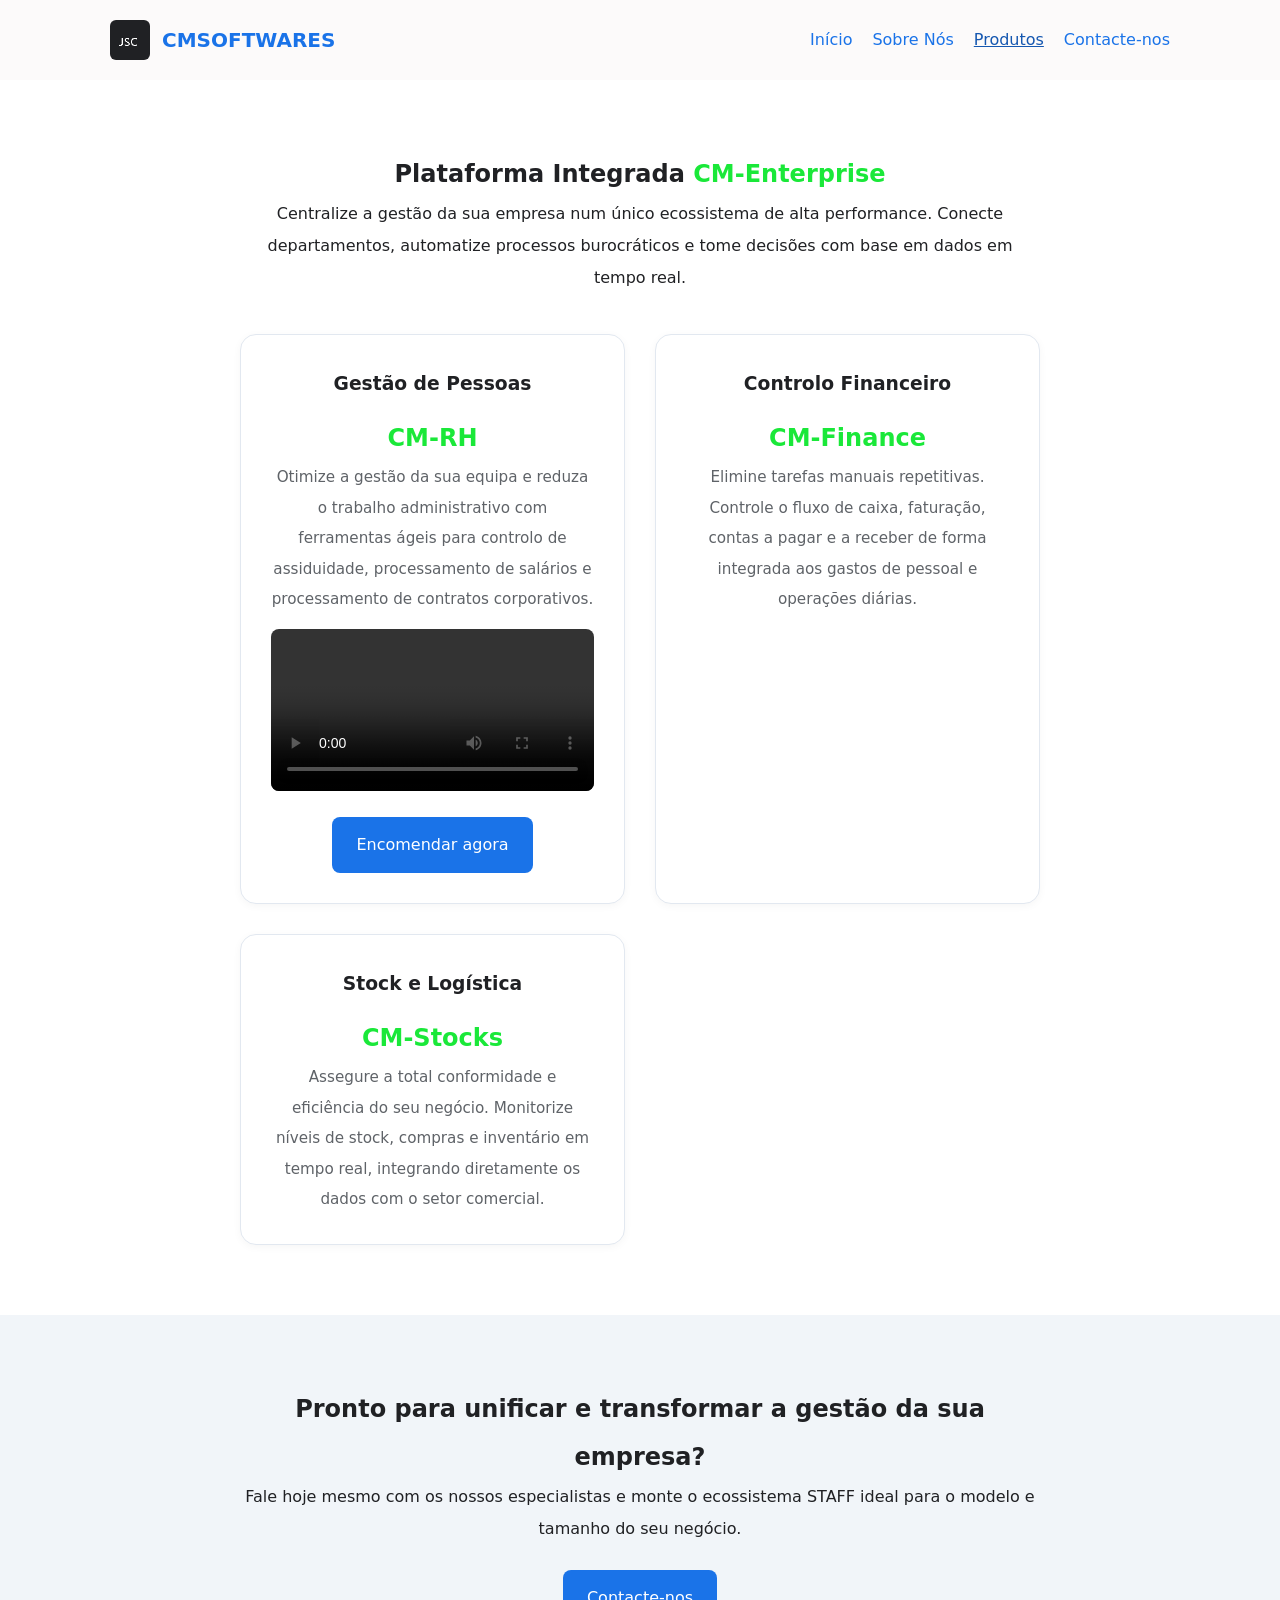
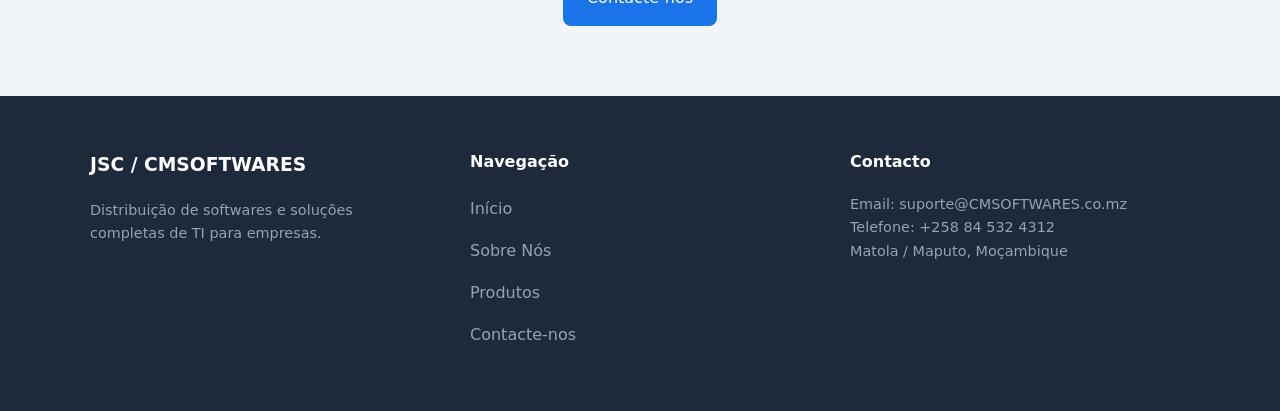
==== servicos.html @ bf5cf02a "Commit inicial: Website institucional CMSOFTWARES" ====
<!DOCTYPE html>
<html lang="pt">
<head>
    <meta charset="UTF-8">
    <meta name="viewport" content="width=device-width, initial-scale=1.0">
    <title>Nossos Softwares - CMSOFTWARES</title>
    <link rel="stylesheet" href="estilos/estilos.css">
</head>
<body>

    <header class="navegacao">
        <a href="index.html" class="marca-area">
            <img src="media/imagens/logo.png" alt="Logótipo CMSOFTWARES">
            <span class="nome-marca">CMSOFTWARES</span>
        </a>
        <nav class="nav-links" aria-label="Navegação Principal">
            <a href="index.html">Início</a>
            <a href="sobre_nos.html">Sobre Nós</a>
            <a href="servicos.html" class="active">Produtos</a>
            <a href="contacto.html">Contacte-nos</a>
        </nav>
    </header>

    <main>
        <section class="seccao-bloco">
            <div class="container-centralizado">
                <h1>Plataforma Integrada <b class="destaque-textual">CM-Enterprise</b></h1>
                <p>Centralize a gestão da sua empresa num único ecossistema de alta performance. Conecte departamentos, automatize processos burocráticos e tome decisões com base em dados em tempo real.</p>
                
                <div class="grid-cards">
                    <div class="card">
                        <h3>Gestão de Pessoas</h3>
                        <h2 class="destaque-textual">CM-RH</h2>
                        <p>Otimize a gestão da sua equipa e reduza o trabalho administrativo com ferramentas ágeis para controlo de assiduidade, processamento de salários e processamento de contratos corporativos.</p>
                        
                        <div style="margin: 15px 0;">
                            <video controls style="width: 100%; border-radius: 8px;">
                                <source src="media/video/0_Office_Work_720x720.mp4" type="video/mp4">
                            </video>
                        </div>
                        <a href="contacto.html" class="btn-primario">Encomendar agora</a>
                    </div>

                    <div class="card">
                        <h3>Controlo Financeiro</h3>
                        <h2 class="destaque-textual">CM-Finance</h2>
                        <p>Elimine tarefas manuais repetitivas. Controle o fluxo de caixa, faturação, contas a pagar e a receber de forma integrada aos gastos de pessoal e operações diárias.</p>
                    </div>

                    <div class="card">
                        <h3>Stock e Logística</h3>
                        <h2 class="destaque-textual">CM-Stocks</h2>
                        <p>Assegure a total conformidade e eficiência do seu negócio. Monitorize níveis de stock, compras e inventário em tempo real, integrando diretamente os dados com o setor comercial.</p>
                    </div>
                </div>
            </div>
        </section>

        <section class="seccao-bloco seccao-alternativa">
            <div class="container-centralizado">
                <h2>Pronto para unificar e transformar a gestão da sua empresa?</h2>
                <p style="margin-bottom: 25px;">Fale hoje mesmo com os nossos especialistas e monte o ecossistema STAFF ideal para o modelo e tamanho do seu negócio.</p>
                <a href="contacto.html" class="btn-primario">Contacte-nos</a>
            </div>
        </section>
    </main>

    <footer class="rodape-omni">
        <div class="rodape-container">
            <div class="rodape-coluna">
                <h3>JSC / CMSOFTWARES</h3>
                <p>Distribuição de softwares e soluções completas de TI para empresas.</p>
            </div>
            <div class="rodape-coluna">
                <h4>Navegação</h4>
                <ul>
                    <li><a href="index.html">Início</a></li>
                    <li><a href="sobre_nos.html">Sobre Nós</a></li>
                    <li><a href="servicos.html">Produtos</a></li>
                    <li><a href="contacto.html">Contacte-nos</a></li>
                </ul>
            </div>
            <div class="rodape-coluna">
                <h4>Contacto</h4>
                <p>Email: suporte@CMSOFTWARES.co.mz</p>
                <p>Telefone: +258 84 532 4312</p>
                <p>Matola / Maputo, Moçambique</p>
            </div>
        </div>
    </footer>

</body>
</html>
---- estilos/estilos.css ----
:root{

    --cor-secundaria: #1ae839;
    --cor-primaria: #1a73e8;
    --cor-primaria-hover: #1557b0;
    --cor-link-hover: #8ab4f8;
    --cor-texto-principal: #202124;
    --cor-texto-secundario: #5f6368;
    --cor-fundo-pagina: #fcfafa;
    --cor-fundo-seccao: #ffffff;
    --cor-rodape: #1e293b;
    --largura-maxima: 1100px;
    --fonte-principal: 'Roboto', system-ui, -apple-system, sans-serif;


}


* {
    box-sizing: border-box;
    margin: 0;
    padding: 0;
}

body {
    width: 100%;
    font-family: var(--fonte-principal);
    background-color: var(--cor-fundo-pagina);
    color: var(--cor-texto-principal);
    line-height: 2.0;
}


.navegacao {
    width: 100%;
    max-width: var(--largura-maxima);
    margin: 0 auto;
    padding: 20px;
    display: flex;
    align-items: center;
    justify-content: space-between;
    background-color: transparent;
    z-index: 10;
}


.navegacao-index {
    position: absolute;
    top: 0;
    left: 50%;
    transform: translateX(-50%);
}

.marca-area {
    display: flex;
    align-items: center;
    gap: 12px;
    text-decoration: none;
}

.marca-area img {
    width: 40px;
    height: 40px;
    border-radius: 6px;
    object-fit: cover;
}

.marca-area .nome-marca {
    font-size: 1.25rem;
    font-weight: 700;
    color: var(--cor-primaria);
}

.nav-links {
    display: flex;
    align-items: center;
    gap: 20px;
}

.nav-links a {
    color: var(--cor-primaria);
    text-decoration: none;
    font-weight: 500;
    font-size: 1rem;
    transition: color 0.2s ease;
}

.navegacao-index .nav-links a {
    color: #ffffff;
}

.nav-links a:hover,
.nav-links a.active {
    color: var(--cor-primaria-hover);
    text-decoration: underline;
}

.navegacao-index .nav-links a:hover {
    color: var(--cor-link-hover);
}

.conteudo-principal {
    width: 100%;
    height: 75vh;
    min-height: 450px;
    position: relative;
    display: flex;
    flex-direction: column;
    justify-content: center;
    align-items: center;
}

#imagem_fundo {
    background-color: #000;
    position: absolute;
    top: 0;
    left: 0;
    width: 100%;
    height: 100%;
    object-fit: cover;
    z-index: 1;
}
.hero-overlay {
    position: absolute;
    top: 0;
    left: 0;
    width: 100%;
    height: 100%;
    background: rgba(0, 0, 0, 0.45);
    z-index: 2;
}

.boas-vindas {
    position: relative;
    z-index: 3;
    display: flex;
    flex-direction: column;
    align-items: center;
    justify-content: center;
    text-align: center;
    padding: 0 20px;
    max-width: 800px;
}
.destaque-textual{
   color:var(--cor-secundaria);
}
.boas-vindas h1 {
    font-size: 2.2rem;
    color: #ffffff;
    margin-bottom: 20px;
    font-weight: 700;
}

.btn-primario {
    display: inline-block;
    background-color: var(--cor-primaria);
    color: #ffffff !important;
    border: none;
    padding: 12px 24px;
    font-size: 1rem;
    border-radius: 8px;
    cursor: pointer;
    font-weight: 500;
    text-decoration: none;
    transition: background-color 0.2s ease;
}

.btn-primario:hover {
    background-color: var(--cor-secundaria);
}


.seccao-bloco {
    width: 100%;
    padding: 70px 20px;
    background-color: var(--cor-fundo-seccao);
}

.seccao-alternativa {
    background-color: #f1f5f9;
}

.container-flex {
    max-width: var(--largura-maxima);
    margin: 0 auto;
    display: flex;
    align-items: center;
    justify-content: space-between;
    gap: 40px;
}

.container-flex.reverso {
    flex-direction: row-reverse;
}

.texto-conteudo {
    flex: 1;
}

.texto-conteudo h1, .texto-conteudo h2 {
    font-size: 2rem;
    color: var(--cor-texto-principal);
    margin-bottom: 15px;
    line-height: 1.3;
}

.texto-conteudo p {
    font-size: 1.05rem;
    color: var(--cor-texto-secundario);
    margin-bottom: 20px;
}

.imagem-conteudo {
    flex: 1;
    display: flex;
    justify-content: center;
}

.imagem-arredondada {
    width: 100%;
    max-width: 480px;
    height: auto;
    border-radius: 16px;
    object-fit: cover;
    box-shadow: 0 4px 12px rgba(0,0,0,0.08);
}

.container-centralizado {
    max-width: 800px;
    margin: 0 auto;
    text-align: center;
}


.grid-cards {
    display: grid;
    grid-template-columns: repeat(auto-fit, minmax(280px, 1fr));
    gap: 30px;
    margin-top: 40px;
}

.card {
    background: #ffffff;
    padding: 30px;
    border-radius: 16px;
    border: 1px solid #e2e8f0;
    box-shadow: 0 2px 8px rgba(0,0,0,0.04);
}

.card h3 {
    color: var(--cor-texto-principal);
    margin-bottom: 12px;
}

.card p {
    color: var(--cor-texto-secundario);
    font-size: 0.95rem;
}


.container-contacto {
    max-width: 600px;
    margin: 0 auto;
    background: #ffffff;
    padding: 40px;
    border-radius: 16px;
    border: 1px solid #e2e8f0;
    box-shadow: 0 4px 12px rgba(0,0,0,0.05);
}

.campo-grupo {
    margin-bottom: 20px;
    text-align: left;
}

.campo-grupo label {
    display: block;
    font-size: 0.9rem;
    color: var(--cor-texto-principal);
    margin-bottom: 8px;
    font-weight: 500;
}

.campo-grupo input, 
.campo-grupo textarea {
    width: 100%;
    padding: 12px;
    border: 1px solid #cbd5e1;
    border-radius: 8px;
    font-size: 1rem;
    font-family: inherit;
}

.campo-grupo input:focus, 
.campo-grupo textarea:focus {
    outline: none;
    border-color: var(--cor-primaria);
    box-shadow: 0 0 0 3px rgba(26, 115, 232, 0.2);
}

.rodape-omni {
    background-color: var(--cor-rodape);
    color: #94a3b8;
    padding: 50px 20px;
}

.rodape-container {
    max-width: var(--largura-maxima);
    margin: 0 auto;
    display: flex;
    justify-content: space-between;
    flex-wrap: wrap;
    gap: 40px;
}

.rodape-coluna {
    flex: 1;
    min-width: 220px;
}

.rodape-coluna h3, .rodape-coluna h4 {
    color: #ffffff;
    margin-bottom: 15px;
    font-weight: 600;
}

.rodape-coluna p {
    font-size: 0.9rem;
    line-height: 1.6;
}

.rodape-coluna ul {
    list-style: none;
}

.rodape-coluna ul li {
    margin-bottom: 10px;
}

.rodape-coluna ul li a {
    color: #94a3b8;
    text-decoration: none;
    transition: color 0.2s ease;
}

.rodape-coluna ul li a:hover {
    color: var(--cor-link-hover);
}


@media (max-width: 768px) {
    .navegacao {
        flex-direction: column;
        gap: 15px;
    }

    .container-flex, 
    .container-flex.reverso {
        flex-direction: column;
        text-align: center;
    }

    .boas-vindas h1 {
        font-size: 1.6rem;
    }

    .texto-conteudo h1, .texto-conteudo h2 {
        font-size: 1.5rem;
    }

    .imagem-arredondada {
        max-width: 100%;
    }

    .container-contacto {
        padding: 25px;
    }
}
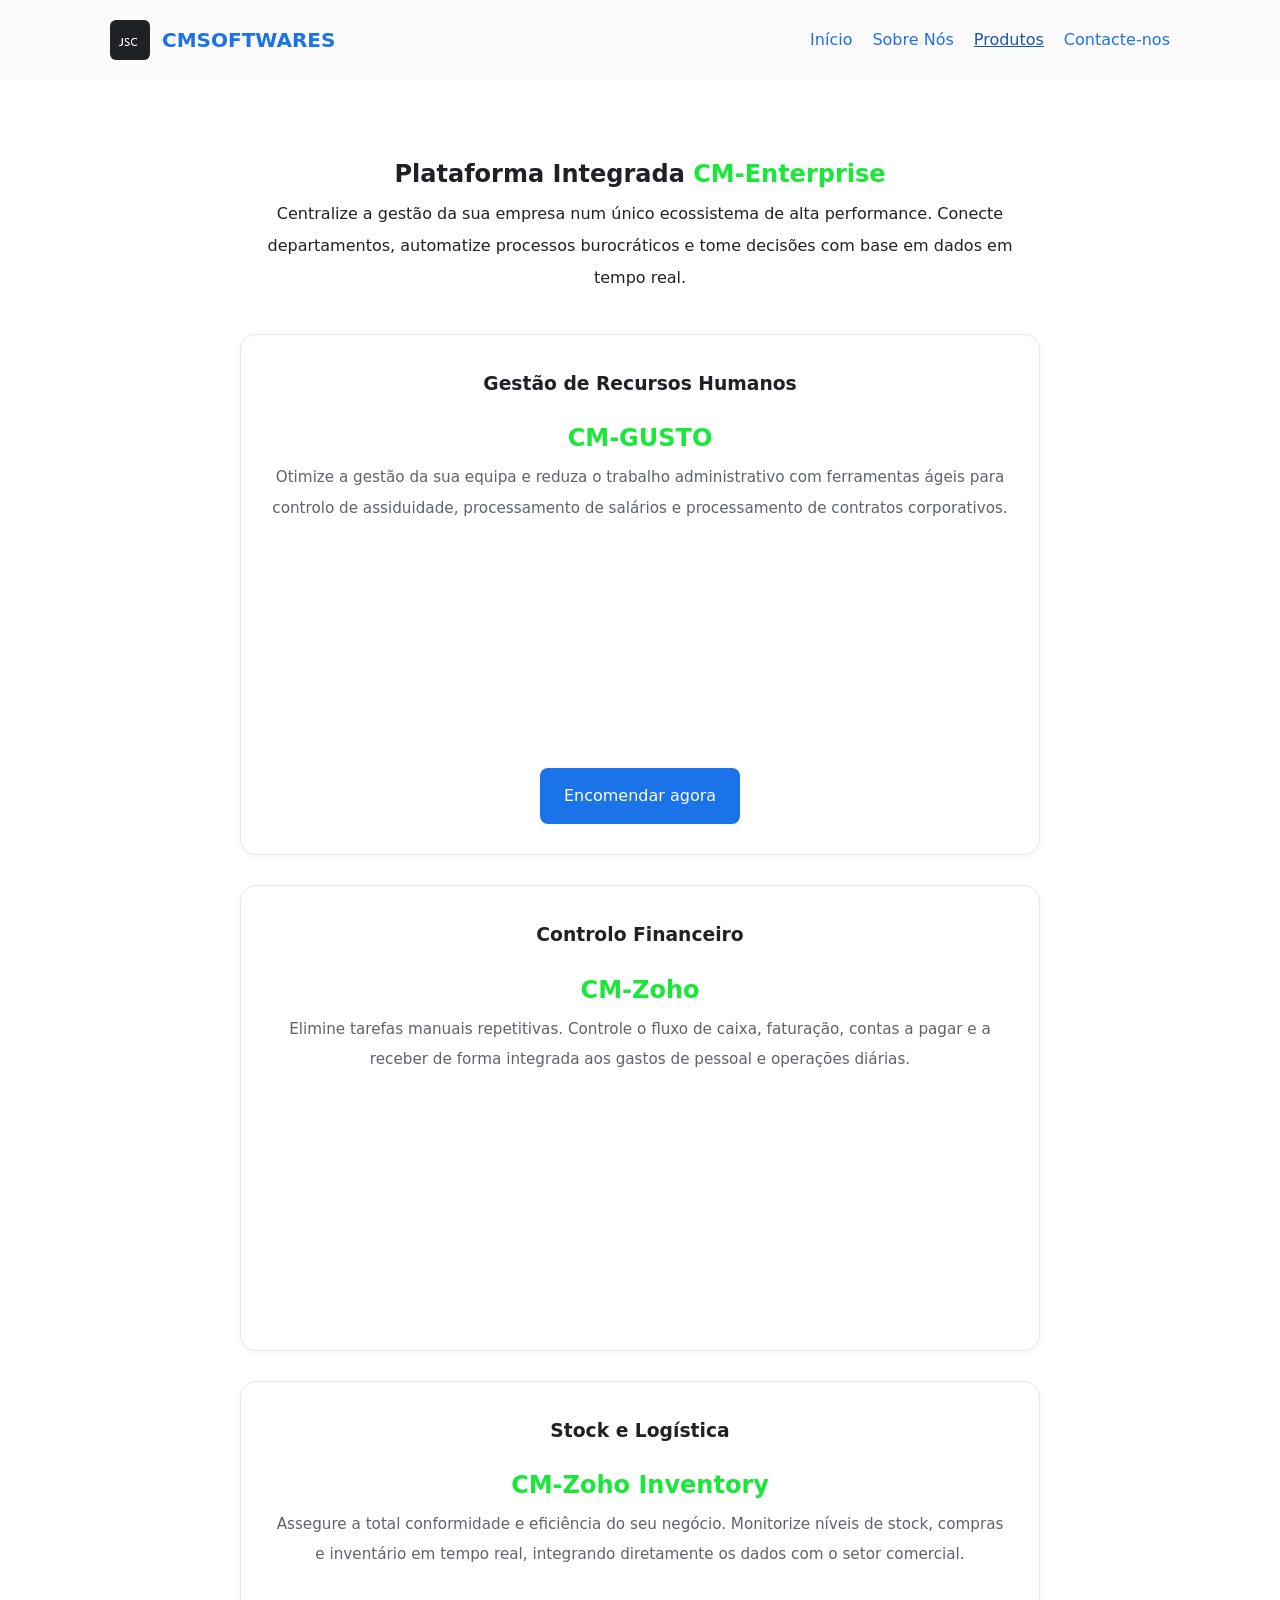
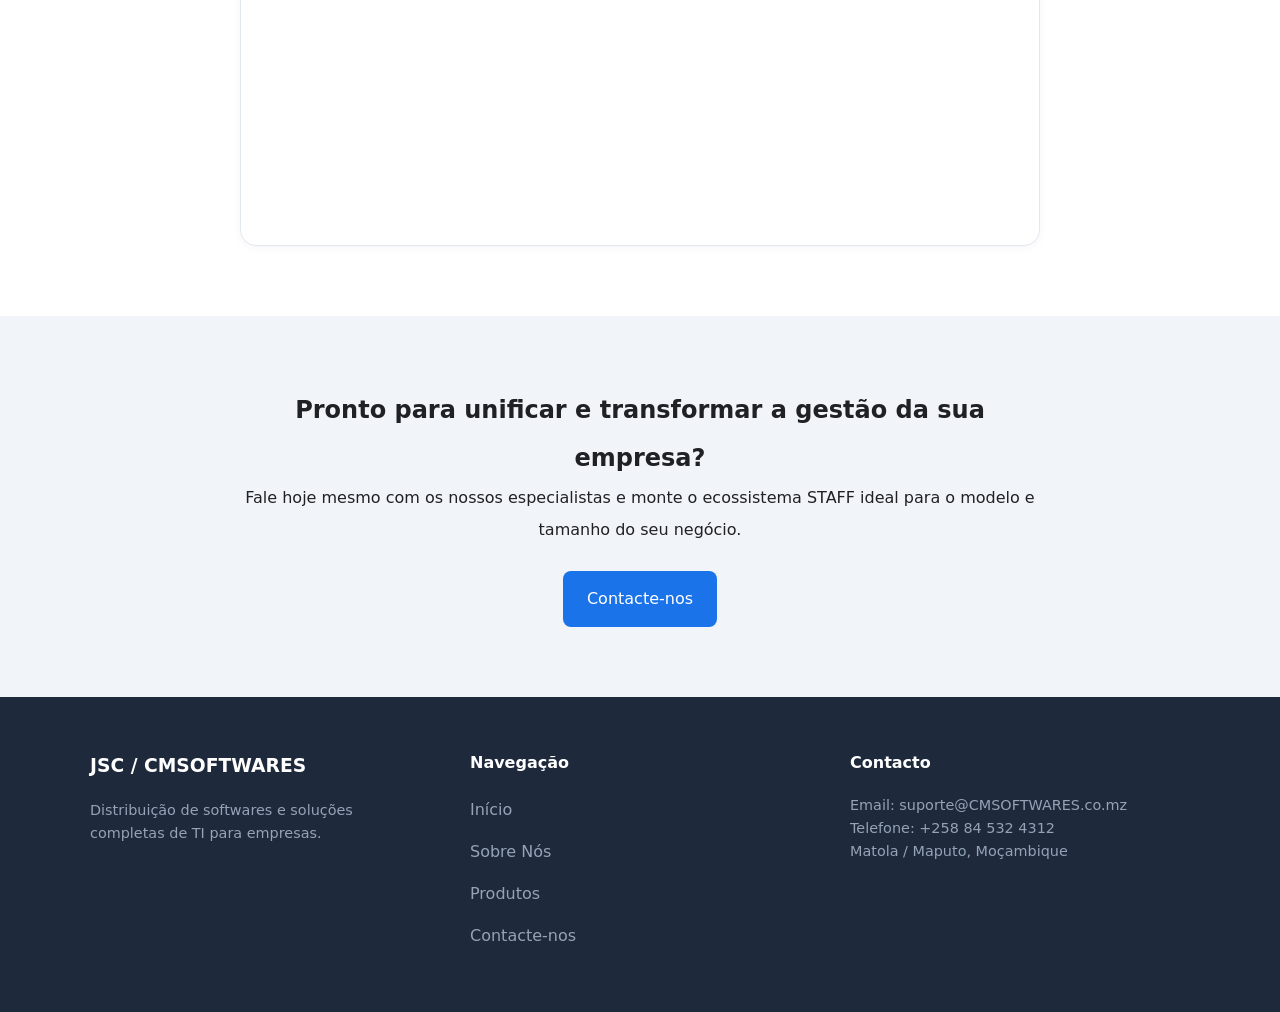
==== commit 01cdbfd8: "Adiciona todos os ficheiros do website" ====
--- a/servicos.html
+++ b/servicos.html
@@ -29,28 +29,32 @@
                 
                 <div class="grid-cards">
                     <div class="card">
-                        <h3>Gestão de Pessoas</h3>
-                        <h2 class="destaque-textual">CM-RH</h2>
+                        <h3>Gestão de Recursos Humanos</h3>
+                        <h2 class="destaque-textual">CM-GUSTO</h2>
                         <p>Otimize a gestão da sua equipa e reduza o trabalho administrativo com ferramentas ágeis para controlo de assiduidade, processamento de salários e processamento de contratos corporativos.</p>
                         
                         <div style="margin: 15px 0;">
-                            <video controls style="width: 100%; border-radius: 8px;">
-                                <source src="media/video/0_Office_Work_720x720.mp4" type="video/mp4">
-                            </video>
+                            <iframe class="video" width="100%" height="215" src="https://www.youtube.com/embed/4s0qVjJi23w" title="Inicie com Gusto Software" frameborder="0" allow="accelerometer; autoplay; clipboard-write; encrypted-media; gyroscope; picture-in-picture" allowfullscreen></iframe>
                         </div>
                         <a href="contacto.html" class="btn-primario">Encomendar agora</a>
                     </div>
 
                     <div class="card">
                         <h3>Controlo Financeiro</h3>
-                        <h2 class="destaque-textual">CM-Finance</h2>
+                        <h2 class="destaque-textual">CM-Zoho</h2>
                         <p>Elimine tarefas manuais repetitivas. Controle o fluxo de caixa, faturação, contas a pagar e a receber de forma integrada aos gastos de pessoal e operações diárias.</p>
+                        <div style="margin: 15px 0;">
+                            <iframe class="video" width="100%" height="215" src="https://www.youtube.com/embed/0yVgZWgR2dQ" title="Introdução ao Zoho CRM" frameborder="0" allow="accelerometer; autoplay; clipboard-write; encrypted-media; gyroscope; picture-in-picture" allowfullscreen></iframe>
+                        </div>
                     </div>
 
                     <div class="card">
                         <h3>Stock e Logística</h3>
-                        <h2 class="destaque-textual">CM-Stocks</h2>
+                        <h2 class="destaque-textual">CM-Zoho Inventory</h2>
                         <p>Assegure a total conformidade e eficiência do seu negócio. Monitorize níveis de stock, compras e inventário em tempo real, integrando diretamente os dados com o setor comercial.</p>
+                        <div style="margin: 15px 0;">
+                            <iframe class="video" width="100%" height="215" src="https://www.youtube.com/embed/yepWzFP_2D8" title="Introdução ao Zoho Inventory" frameborder="0" allow="accelerometer; autoplay; clipboard-write; encrypted-media; gyroscope; picture-in-picture" allowfullscreen></iframe>
+                        </div>
                     </div>
                 </div>
             </div>
@@ -90,4 +94,4 @@
     </footer>
 
 </body>
-</html>
+</html>
--- a/estilos/estilos.css
+++ b/estilos/estilos.css
@@ -234,9 +234,17 @@
 
 .grid-cards {
     display: grid;
-    grid-template-columns: repeat(auto-fit, minmax(280px, 1fr));
+    grid-template-rows: repeat(auto-fit, minmax(300px, 1fr)); 
     gap: 30px;
     margin-top: 40px;
+}
+
+.video {
+    width: 100%;
+    aspect-ratio: 16 / 9; 
+    border-radius: 4px;
+    border: none;
+    display: block;
 }
 
 .card {
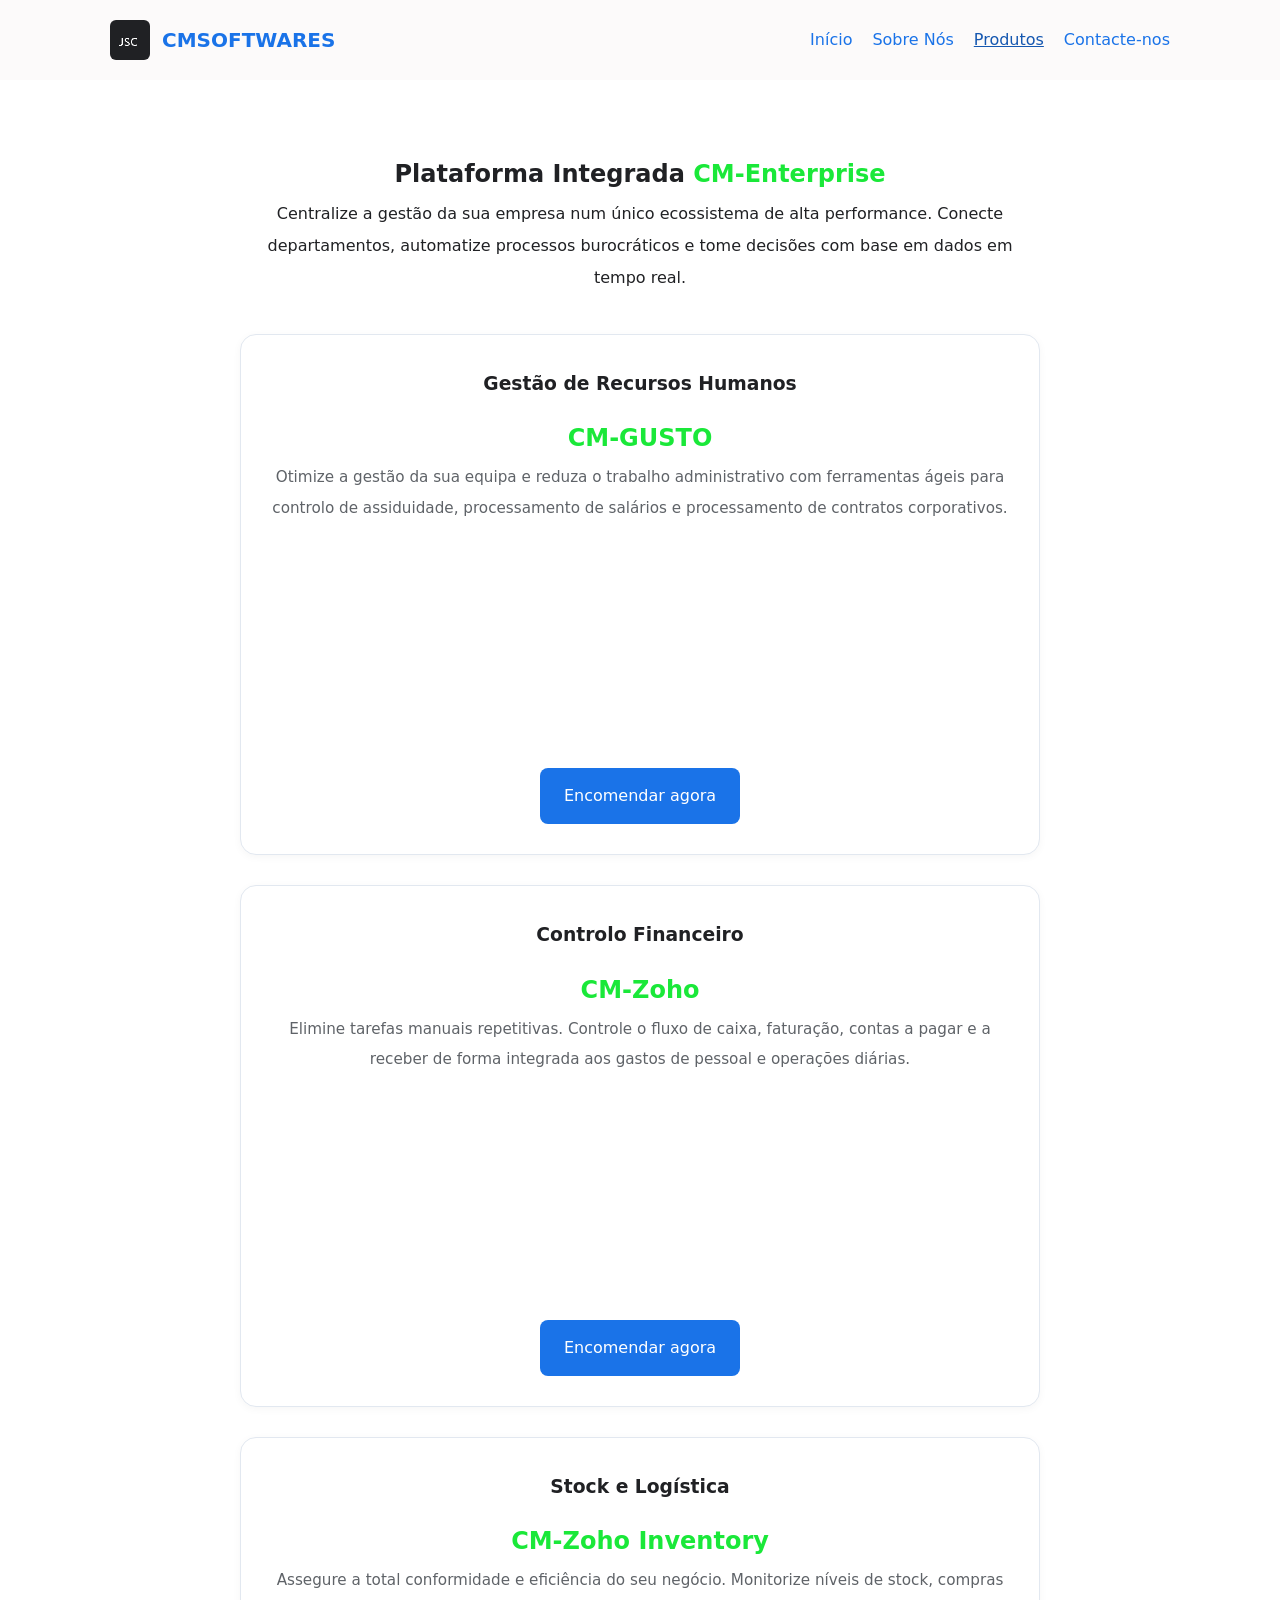
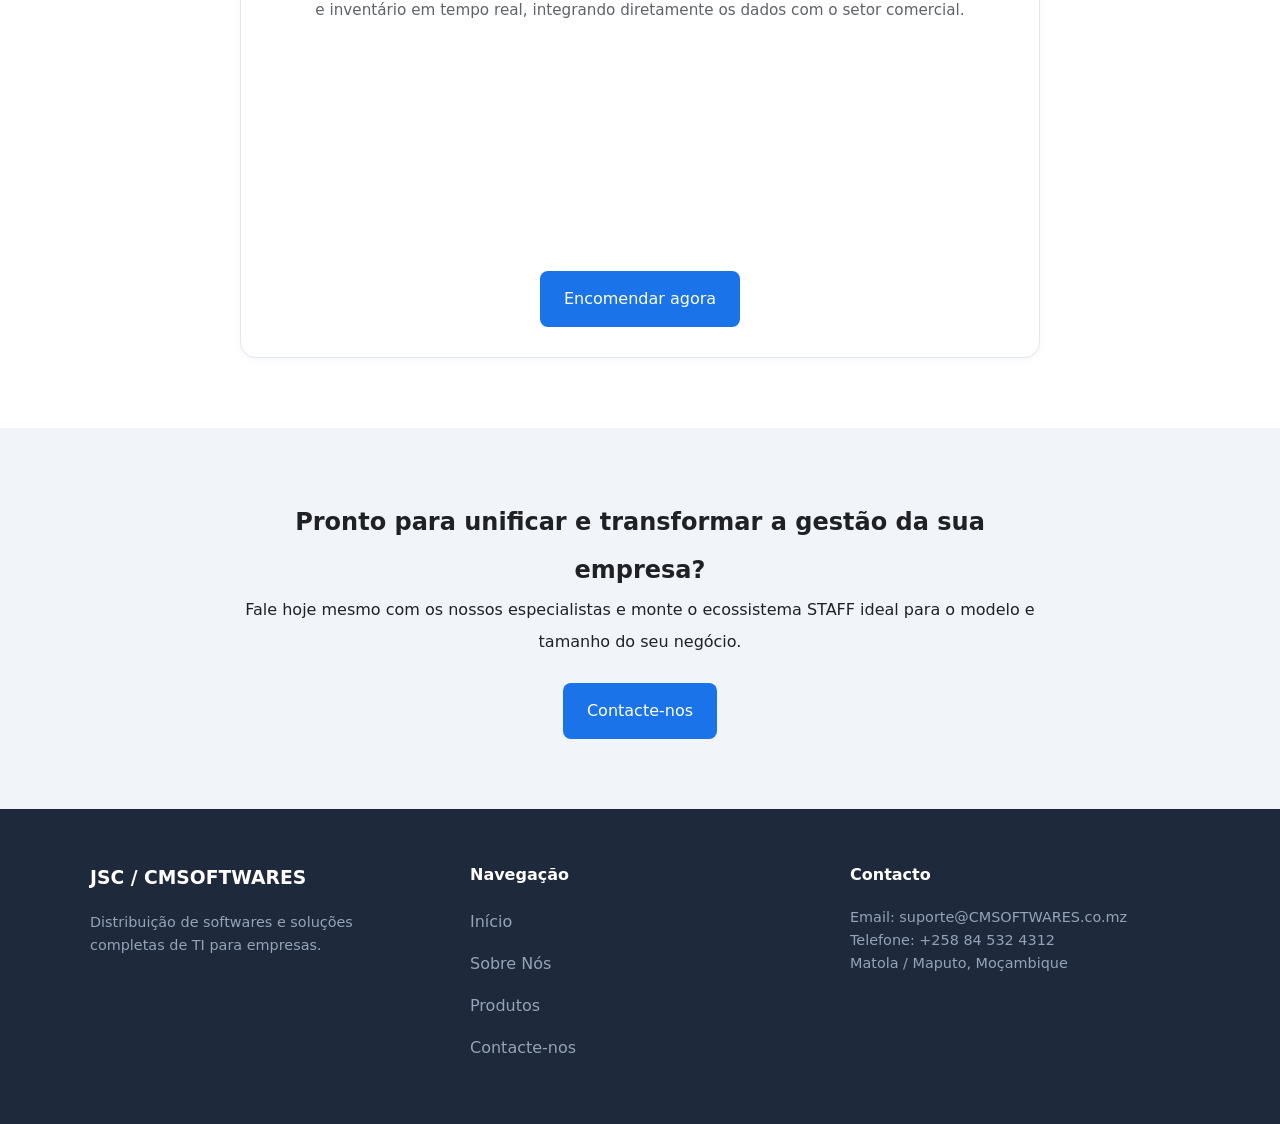
==== commit 6f9c96ea: "Atualização da página de produtos" ====
--- a/servicos.html
+++ b/servicos.html
@@ -46,6 +46,8 @@
                         <div style="margin: 15px 0;">
                             <iframe class="video" width="100%" height="215" src="https://www.youtube.com/embed/0yVgZWgR2dQ" title="Introdução ao Zoho CRM" frameborder="0" allow="accelerometer; autoplay; clipboard-write; encrypted-media; gyroscope; picture-in-picture" allowfullscreen></iframe>
                         </div>
+                         <a href="contacto.html" class="btn-primario">Encomendar agora</a>
+
                     </div>
 
                     <div class="card">
@@ -55,6 +57,8 @@
                         <div style="margin: 15px 0;">
                             <iframe class="video" width="100%" height="215" src="https://www.youtube.com/embed/yepWzFP_2D8" title="Introdução ao Zoho Inventory" frameborder="0" allow="accelerometer; autoplay; clipboard-write; encrypted-media; gyroscope; picture-in-picture" allowfullscreen></iframe>
                         </div>
+                         <a href="contacto.html" class="btn-primario">Encomendar agora</a>
+
                     </div>
                 </div>
             </div>
